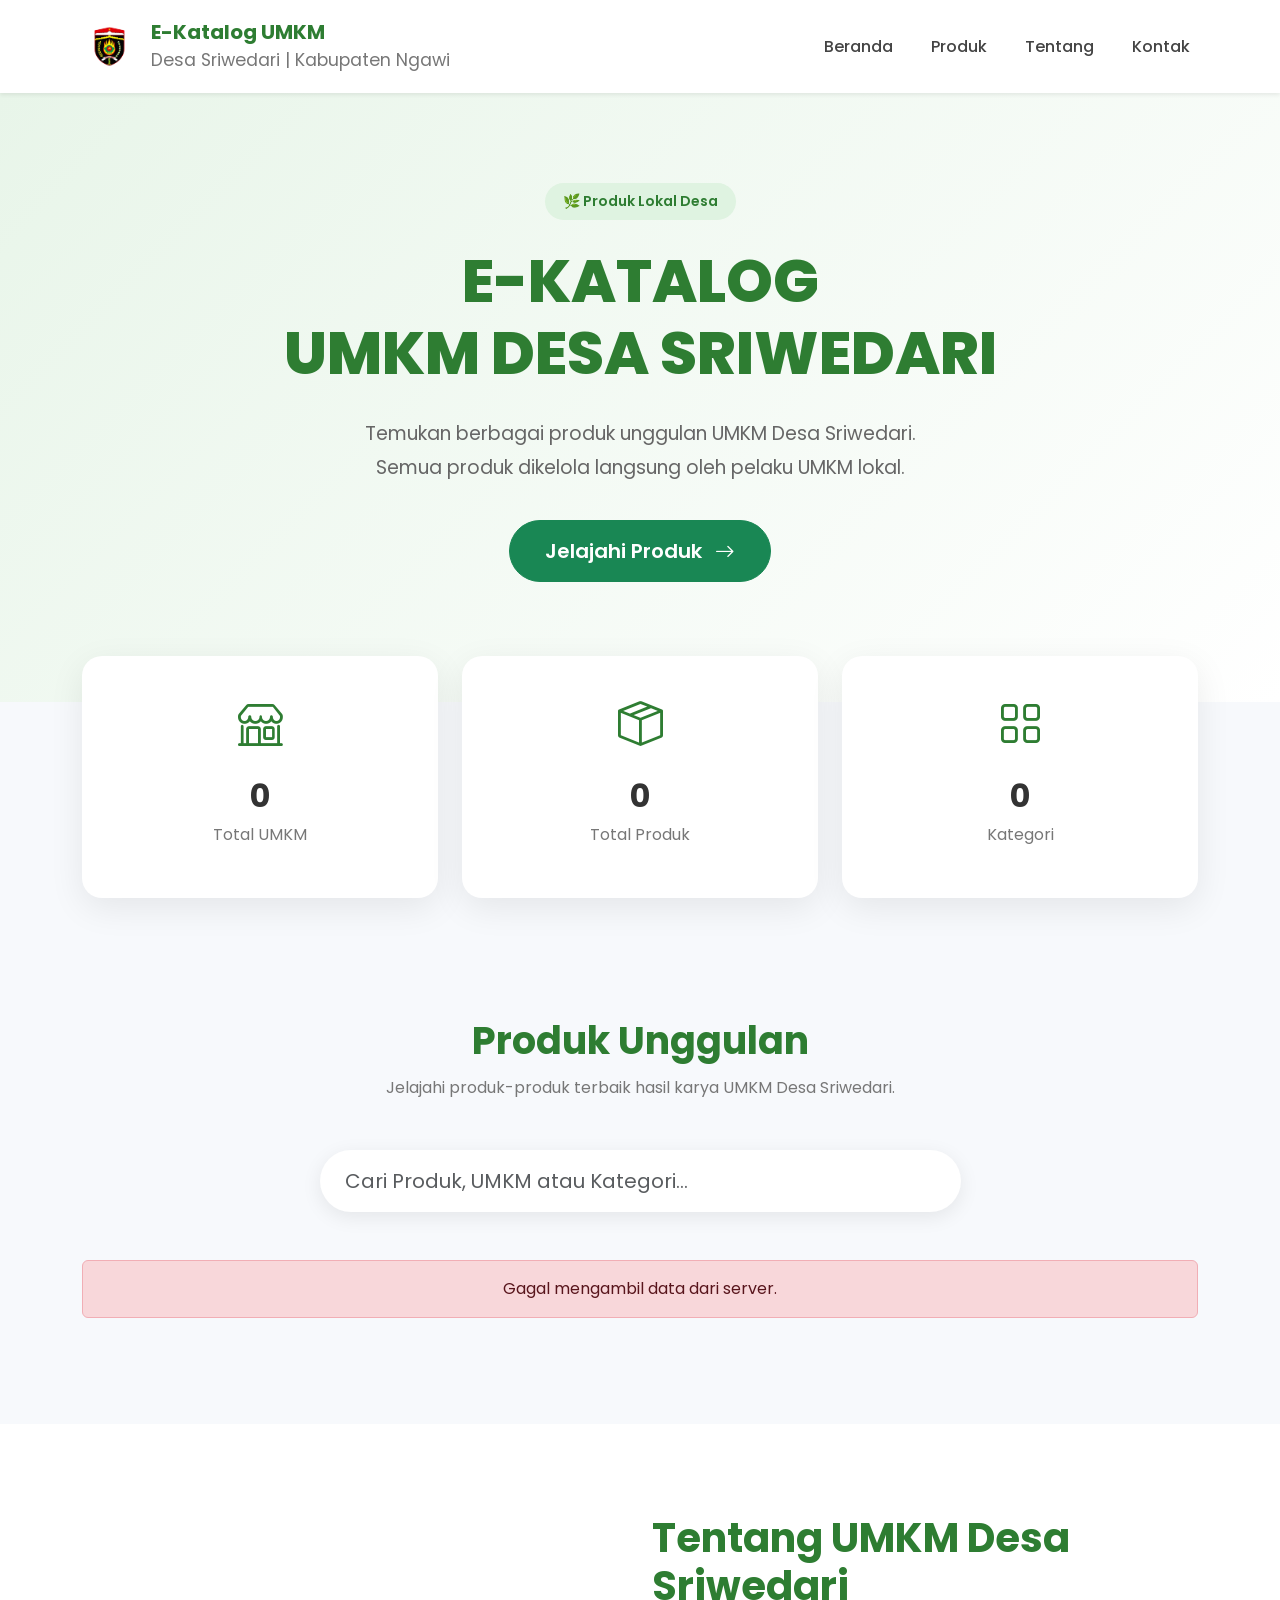
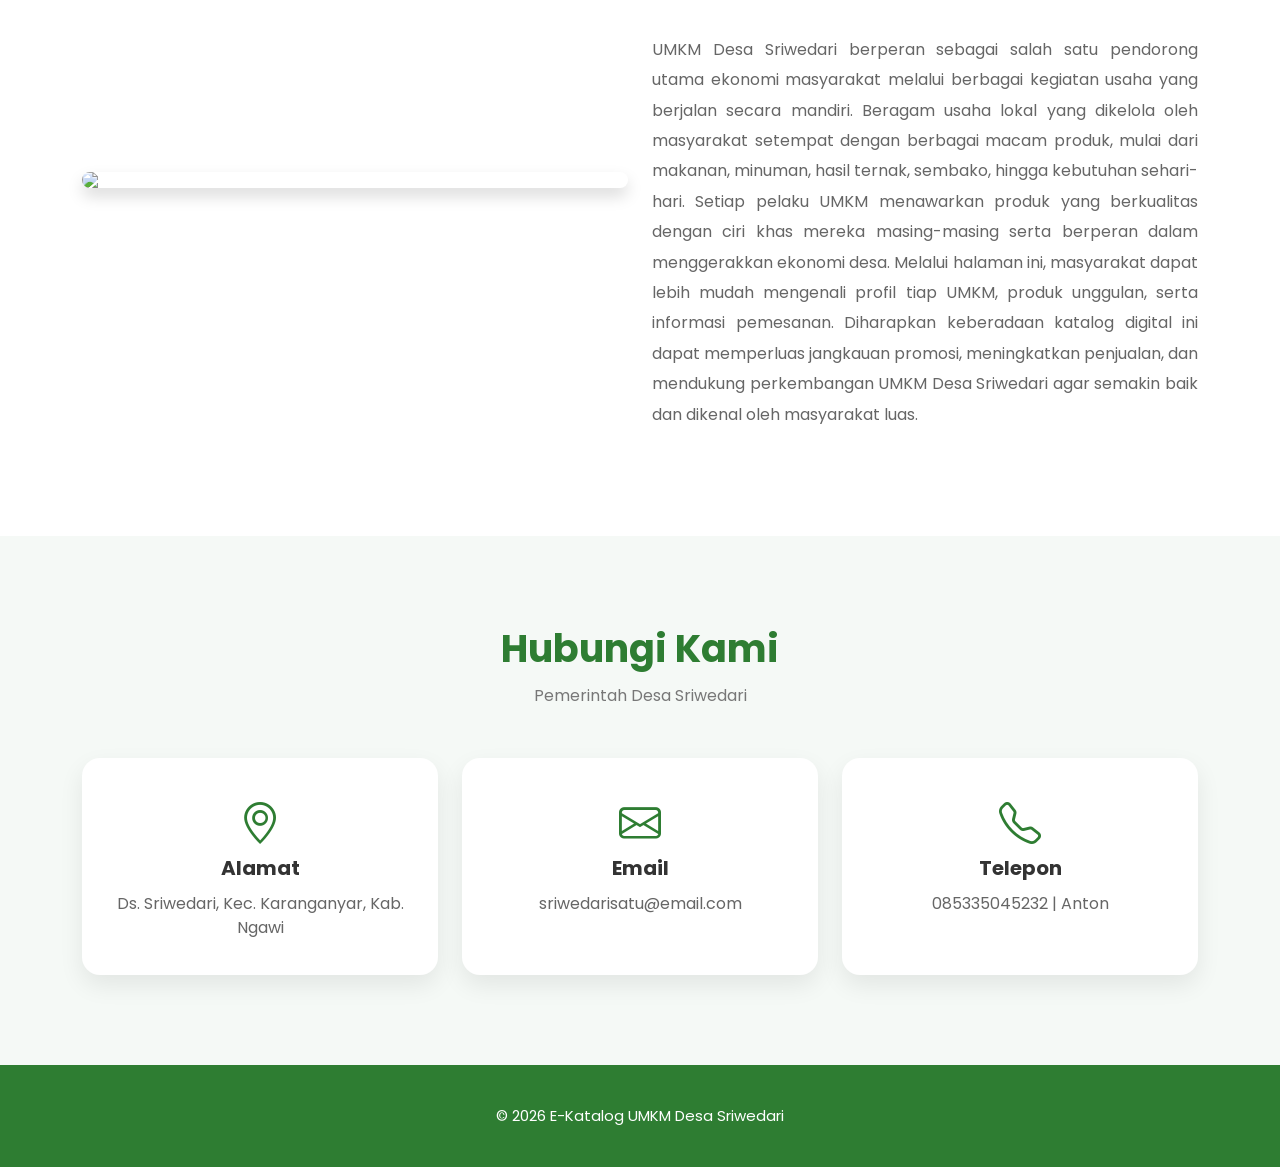
==== index.html @ 3f6e1be9 "Final website UMKM Desa Sriwedari" ====
<!DOCTYPE html>
<html lang="id">

<head>

    <meta charset="UTF-8">
    <meta name="viewport" content="width=device-width, initial-scale=1.0">

    <title>E-Katalog UMKM Desa Sriwedari | Kabupaten Ngawi</title>

    <!-- Google Font -->
    <link rel="preconnect" href="https://fonts.googleapis.com">
    <link rel="preconnect" href="https://fonts.gstatic.com" crossorigin>

    <link href="https://fonts.googleapis.com/css2?family=Poppins:wght@300;400;500;600;700;800&display=swap"
        rel="stylesheet">

    <!-- Bootstrap -->
    <link href="https://cdn.jsdelivr.net/npm/bootstrap@5.3.7/dist/css/bootstrap.min.css" rel="stylesheet">

    <!-- Bootstrap Icons -->
    <link rel="stylesheet"
        href="https://cdn.jsdelivr.net/npm/bootstrap-icons@1.11.3/font/bootstrap-icons.min.css">

    <!-- CSS -->
    <link rel="stylesheet" href="assets/css/style.css">

    <!-- Favicon -->
    <link rel="icon" type="image/png" href="assets/img/logo_ngawi.png">

</head>

<body>

    <!-- ================= NAVBAR ================= -->

    <nav class="navbar navbar-expand-lg bg-white shadow-sm sticky-top">

        <div class="container">

            <a class="navbar-brand d-flex align-items-center" href="index.html">

                <img src="assets/img/logo_ngawi.png" alt="Logo Ngawi">

                <div>

                    <h5>E-Katalog UMKM</h5>

                    <small>Desa Sriwedari | Kabupaten Ngawi</small>

                </div>

            </a>

            <button class="navbar-toggler"
                type="button"
                data-bs-toggle="collapse"
                data-bs-target="#navbar">

                <span class="navbar-toggler-icon"></span>

            </button>

            <div class="collapse navbar-collapse" id="navbar">

                <ul class="navbar-nav ms-auto">

                    <li class="nav-item">

                        <a class="nav-link active" href="#hero">

                            Beranda

                        </a>

                    </li>

                    <li class="nav-item">

                        <a class="nav-link" href="#produk">

                            Produk

                        </a>

                    </li>

                    <li class="nav-item">

                        <a class="nav-link" href="#tentang">

                            Tentang

                        </a>

                    </li>

                    <li class="nav-item">

                        <a class="nav-link" href="#kontak">

                            Kontak

                        </a>

                    </li>

                </ul>

            </div>

        </div>

    </nav>

    <!-- ================= HERO ================= -->

    <section id="hero" class="hero">

        <div class="container">

            <div class="row justify-content-center text-center">

                <div class="col-lg-8">

                    <span class="hero-badge">

                        🌿 Produk Lokal Desa

                    </span>

                    <h1>

                        E-KATALOG

                        <span>UMKM DESA SRIWEDARI</span>

                    </h1>

                    <p>

                        Temukan berbagai produk unggulan UMKM Desa Sriwedari.
                        Semua produk dikelola langsung oleh pelaku UMKM lokal.

                    </p>

                    <a href="#produk" class="btn btn-success btn-lg">

                        Jelajahi Produk

                        <i class="bi bi-arrow-right ms-2"></i>

                    </a>

                </div>

                

            </div>

        </div>

    </section>

    <!-- ================= STATISTIK ================= -->

    <section class="statistik">

        <div class="container">

            <div class="row g-4">

                <div class="col-md-4">

                    <div class="stat-card">

                        <i class="bi bi-shop"></i>

                        <h2 id="jumlahUmkm">0</h2>

                        <p>Total UMKM</p>

                    </div>

                </div>

                <div class="col-md-4">

                    <div class="stat-card">

                        <i class="bi bi-box-seam"></i>

                        <h2 id="jumlahProduk">0</h2>

                        <p>Total Produk</p>

                    </div>

                </div>

                <div class="col-md-4">

                    <div class="stat-card">

                        <i class="bi bi-grid"></i>

                        <h2 id="jumlahKategori">0</h2>

                        <p>Kategori</p>

                    </div>

                </div>

            </div>

        </div>

    </section>

    <!-- ================= PRODUK ================= -->

    <section id="produk" class="section-padding">

        <div class="container">

            <div class="section-title">

                <h2>

                    Produk Unggulan

                </h2>

                <p>

                    Jelajahi produk-produk terbaik hasil karya UMKM Desa Sriwedari.

                </p>

            </div>

            <!-- SEARCH -->

            <div class="row justify-content-center mb-4">

                <div class="col-lg-7">

                    <input
                        type="text"
                        id="searchInput"
                        class="form-control form-control-lg"
                        placeholder="Cari Produk, UMKM atau Kategori...">

                </div>

            </div>

            <!-- FILTER -->

            <div
                class="text-center mb-5"
                id="kategori-list">

            </div>

            <!-- LOADING -->

            <div
                id="loading"
                class="text-center py-5">

                <div class="spinner-border text-success">

                </div>

                <p class="mt-3">

                    Memuat produk...

                </p>

            </div>

            <!-- LIST PRODUK -->

            <div
                class="row"
                id="product-list">

            </div>

        </div>

    </section>

    <!-- ================= TENTANG ================= -->

    <section id="tentang" class="about section-padding">

        <div class="container">

            <div class="row align-items-center">

                <div class="col-lg-6">

                    <img
                        src="https://placehold.co/600x450/F4F8F3/2E7D32?text=Desa+Sriwedari"
                        class="img-fluid rounded-4 shadow">

                </div>

                <div class="col-lg-6">

                    <h2>

                        Tentang UMKM Desa Sriwedari

                    </h2>

                    <p>

                        UMKM Desa Sriwedari berperan sebagai salah satu pendorong utama ekonomi masyarakat melalui berbagai kegiatan usaha yang berjalan secara mandiri.
                        Beragam usaha lokal yang dikelola oleh masyarakat setempat dengan berbagai macam produk, mulai dari makanan, minuman, hasil ternak, sembako, hingga kebutuhan sehari-hari.
                        Setiap pelaku UMKM menawarkan produk yang berkualitas dengan ciri khas mereka masing-masing serta berperan dalam menggerakkan ekonomi desa.
                        Melalui halaman ini, masyarakat dapat lebih mudah mengenali profil tiap UMKM, produk unggulan, serta informasi pemesanan.
                        Diharapkan keberadaan katalog digital ini dapat memperluas jangkauan promosi, meningkatkan penjualan, dan mendukung perkembangan UMKM Desa Sriwedari agar semakin baik dan dikenal oleh masyarakat luas.

                    </p>


                </div>

            </div>

        </div>

    </section>

    <!-- ================= KONTAK ================= -->

    <section id="kontak" class="contact section-padding">

        <div class="container">

            <div class="section-title">

                <h2>

                    Hubungi Kami

                </h2>

                <p>

                    Pemerintah Desa Sriwedari

                </p>

            </div>

            <div class="row g-4">

                <div class="col-md-4">

                    <div class="contact-card">

                        <i class="bi bi-geo-alt"></i>

                        <h5>

                            Alamat

                        </h5>

                        <p>

                            Ds. Sriwedari, Kec. Karanganyar, Kab. Ngawi

                        </p>

                    </div>

                </div>

                <div class="col-md-4">

                    <div class="contact-card">

                        <i class="bi bi-envelope"></i>

                        <h5>

                            Email

                        </h5>

                        <p>

                            sriwedarisatu@email.com

                        </p>

                    </div>

                </div>

                <div class="col-md-4">

                    <div class="contact-card">

                        <i class="bi bi-telephone"></i>

                        <h5>

                            Telepon

                        </h5>

                        <p>

                            085335045232 | Anton

                        </p>

                    </div>

                </div>

            </div>

        </div>

    </section>

    <!-- ================= FOOTER ================= -->

    <footer>

        <div class="container">

            <p>

                © 2026 E-Katalog UMKM Desa Sriwedari

            </p>

        </div>

    </footer>

    <!-- Bootstrap -->

    <script src="https://cdn.jsdelivr.net/npm/bootstrap@5.3.7/dist/js/bootstrap.bundle.min.js"></script>

    <!-- Javascript -->

    <script src="assets/js/script.js"></script>

</body>

</html>
---- assets/css/style.css ----
/* =======================================================
   RESET
======================================================= */

*{
    margin:0;
    padding:0;
    box-sizing:border-box;
}

html{
    scroll-behavior:smooth;
}

body{

    font-family:'Poppins',sans-serif;

    background:#f7f9fc;

    color:#333;

    overflow-x:hidden;

}

a{
    text-decoration:none;
}

img{
    max-width:100%;
    display:block;
}

.section-padding{

    padding:90px 0;

}

/* =======================================================
   NAVBAR
======================================================= */

.navbar{

    padding:14px 0;

    transition:.3s;

}

.navbar-brand{

    display:flex;

    align-items:center;

}

.navbar-brand img{

    width:55px;

    margin-right:14px;

}

.navbar-brand h5{

    margin:0;

    color:#2E7D32;

    font-weight:700;

    font-size:20px;

}

.navbar-brand small{

    color:#777;

}

.nav-link{

    margin-left:22px;

    font-weight:500;

    color:#444 !important;

    transition:.3s;

}

.nav-link:hover{

    color:#2E7D32 !important;

}

/* =======================================================
   HERO
======================================================= */

.hero{

    padding:90px 0 120px;

    background:linear-gradient(135deg,#E8F5E9,#ffffff);

}

.hero-badge{

    display:inline-block;

    background:#dff3e1;

    color:#2E7D32;

    padding:8px 18px;

    border-radius:40px;

    font-size:14px;

    font-weight:600;

    margin-bottom:25px;

}

.hero h1{

    font-size:60px;

    font-weight:800;

    line-height:1.2;

    color:#2E7D32;

}

.hero h1 span{

    display:block;

}

.hero p{

    margin:28px auto 0;

    font-size:19px;

    color:#666;

    line-height:1.8;

    max-width:560px;

}

.hero .btn{

    margin-top:35px;

    padding:15px 35px;

    border-radius:50px;

    font-weight:600;

}



/* =======================================================
   STATISTIK
======================================================= */

.statistik{

    margin-top:-70px;

    margin-bottom:30px;

}

.stat-card{

    background:white;

    border-radius:20px;

    padding:35px;

    text-align:center;

    box-shadow:0 10px 35px rgba(0,0,0,.08);

    transition:.3s;

    height:100%;

}

.stat-card:hover{

    transform:translateY(-8px);

}

.stat-card i{

    font-size:45px;

    color:#2E7D32;

}

.stat-card h2{

    margin-top:18px;

    font-weight:700;

}

.stat-card p{

    margin-top:8px;

    color:#777;

}

/* =======================================================
   SECTION TITLE
======================================================= */

.section-title{

    text-align:center;

    margin-bottom:50px;

}

.section-title h2{

    font-size:38px;

    color:#2E7D32;

    font-weight:700;

}

.section-title p{

    color:#777;

    margin-top:12px;

}

/* =======================================================
   SEARCH
======================================================= */

#searchInput{

    border:none;

    border-radius:50px;

    padding:16px 25px;

    box-shadow:0 5px 20px rgba(0,0,0,.08);

}

#searchInput:focus{

    box-shadow:0 5px 25px rgba(46,125,50,.25);

}

/* =======================================================
   FILTER
======================================================= */

.filter-btn{

    border:2px solid #2E7D32;

    color:#2E7D32;

    background:white;

    border-radius:50px;

    padding:10px 22px;

    margin:6px;

    transition:.3s;

    font-weight:500;

}

.filter-btn:hover{

    background:#2E7D32;

    color:white;

}

.filter-btn.active{

    background:#2E7D32;

    color:white;

}

/* =======================================================
   PRODUK
======================================================= */

.product-card{

    border:none;

    border-radius:22px;

    overflow:hidden;

    background:white;

    box-shadow:0 12px 35px rgba(0,0,0,.08);

    transition:.35s;

    cursor:pointer;

    height:100%;

}

.product-card:hover{

    transform:translateY(-8px);

}

.product-card img{

    width:100%;

    height:240px;

    object-fit:cover;

}

.product-card .card-body{

    padding:22px;

}

.product-description{

    text-align: justify;

    display: -webkit-box;

    -webkit-line-clamp: 2;

    -webkit-box-orient: vertical;

    overflow: hidden;

    line-height: 1.6;

    min-height: 3.2em;

}

.detail-description{

    text-align:justify;

    line-height:1.8;

    color:#666;

}

.category{

    display:inline-block;

    width:auto;

    align-self:flex-start;

    background:#E8F5E9;

    color:#2E7D32;

    font-size:13px;

    padding:6px 14px;

    border-radius:30px;

    margin-bottom:15px;

    font-weight:600;

}

.umkm-name{

    color:#2E7D32;

    font-weight:600;

    margin:10px 0;

}

.product-card h5{

    font-size:22px;

    font-weight:700;

}

.product-card p{

    color:#666;

    line-height:1.7;

}


/* =======================================================
   PRICE
======================================================= */

.price{

    margin-top:15px;

    font-size:24px;

    font-weight:700;

    color:#2E7D32;

}

/* =======================================================
   BUTTON DETAIL
======================================================= */

.btn-detail{

    display:inline-flex;

    align-items:center;

    justify-content:center;

    width:100%;

    margin-top:22px;

    padding:12px 18px;

    background:#2E7D32;

    color:#fff;

    border-radius:12px;

    font-weight:600;

    transition:.3s;

}

.btn-detail:hover{

    background:#256b2a;

    color:#fff;

}

.btn-detail i{

    margin-left:8px;

}

/* =======================================================
   IMAGE HOVER
======================================================= */

.product-card img{

    transition:.35s;

}

.product-card:hover img{

    transform:scale(1.06);

}

/* =======================================================
   LOADING
======================================================= */

#loading{

    display:none;

}

.spinner-border{

    width:3rem;

    height:3rem;

}

/* =======================================================
   ABOUT
======================================================= */

.about{

    background:#ffffff;

}

.about img{

    border-radius:25px;

    box-shadow:0 15px 35px rgba(0,0,0,.10);

}

.about h2{

    font-size:40px;

    font-weight:700;

    color:#2E7D32;

    margin-bottom:25px;

}

.about p{

    color:#666;

    line-height:1.9;

    text-align:justify;

}

/* =======================================================
   CONTACT
======================================================= */

.contact{

    background:#F5F9F6;

}

.contact-card{

    background:#fff;

    border-radius:18px;

    padding:35px 25px;

    text-align:center;

    box-shadow:0 10px 25px rgba(0,0,0,.08);

    transition:.3s;

    height:100%;

}

.contact-card:hover{

    transform:translateY(-8px);

}

.contact-card i{

    font-size:42px;

    color:#2E7D32;

    margin-bottom:18px;

}

.contact-card h5{

    font-weight:700;

    margin-bottom:12px;

}

.contact-card p{

    color:#666;

    margin:0;

}

/* =======================================================
   FOOTER
======================================================= */

footer{

    background:#2E7D32;

    color:white;

    text-align:center;

    padding:40px 0;

}

footer p{

    margin:0;

    font-size:15px;

}

/* =======================================================
   RESPONSIVE TABLET
======================================================= */

@media(max-width:992px){

.hero{

    text-align:center;

    padding:80px 0;

}

.hero h1{

    font-size:48px;

}

.hero p{

    margin-left:auto;

    margin-right:auto;

}


.about{

    text-align:center;

}

.about img{

    margin-bottom:35px;

}

}

/* =======================================================
   RESPONSIVE MOBILE
======================================================= */

@media(max-width:768px){

.section-padding{

    padding:70px 0;

}

.navbar-brand img{

    width:45px;

}

.navbar-brand h5{

    font-size:18px;

}

.hero{

    padding:70px 0;

}

.hero h1{

    font-size:36px;

}

.hero p{

    font-size:16px;

}

.hero .btn{

    width:100%;

}

.statistik{

    margin-top:20px;

}

.stat-card{

    padding:25px;

}

.section-title h2{

    font-size:30px;

}

.product-card img{

    height:210px;

}

.product-card h5{

    font-size:20px;

}

.price{

    font-size:21px;

}

.about h2{

    font-size:30px;

}

.contact-card{

    padding:25px;

}

}

/* =======================================================
   RESPONSIVE EXTRA SMALL
======================================================= */

@media(max-width:576px){

.hero{

    padding:60px 15px;

}

.hero h1{

    font-size:30px;

}

.hero p{

    font-size:15px;

}

.hero-badge{

    font-size:12px;

}

.section-title h2{

    font-size:26px;

}

#searchInput{

    font-size:15px;

}

.filter-btn{

    font-size:13px;

    padding:8px 15px;

}

.product-card img{

    height:190px;

}

}

/* =======================================================
   SCROLLBAR
======================================================= */

::-webkit-scrollbar{

    width:10px;

}

::-webkit-scrollbar-thumb{

    background:#2E7D32;

    border-radius:20px;

}

::-webkit-scrollbar-track{

    background:#eeeeee;

}

/* =======================================================
   ANIMATION
======================================================= */

.hero,
.stat-card,
.product-card,
.contact-card,
.about img{

    animation:fadeUp .6s ease;

}

@keyframes fadeUp{

    from{

        opacity:0;

        transform:translateY(25px);

    }

    to{

        opacity:1;

        transform:translateY(0);

    }

}
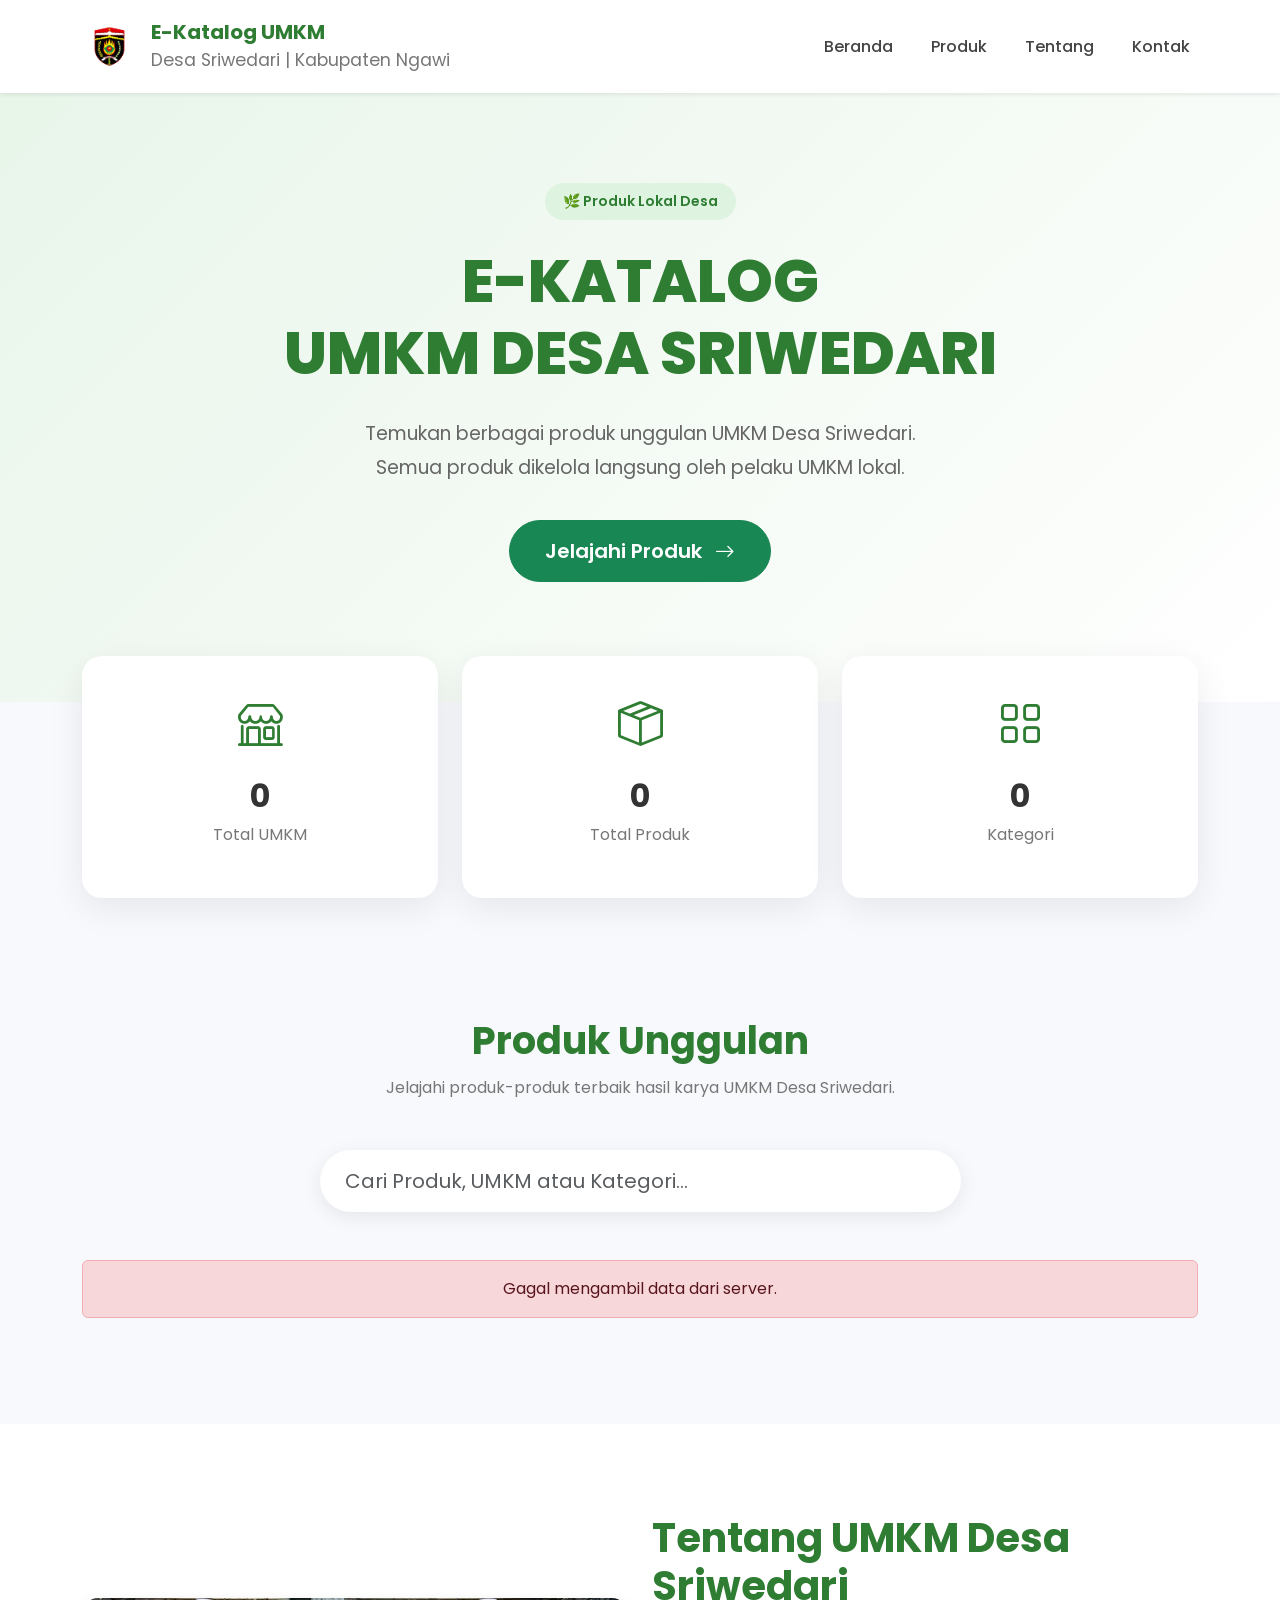
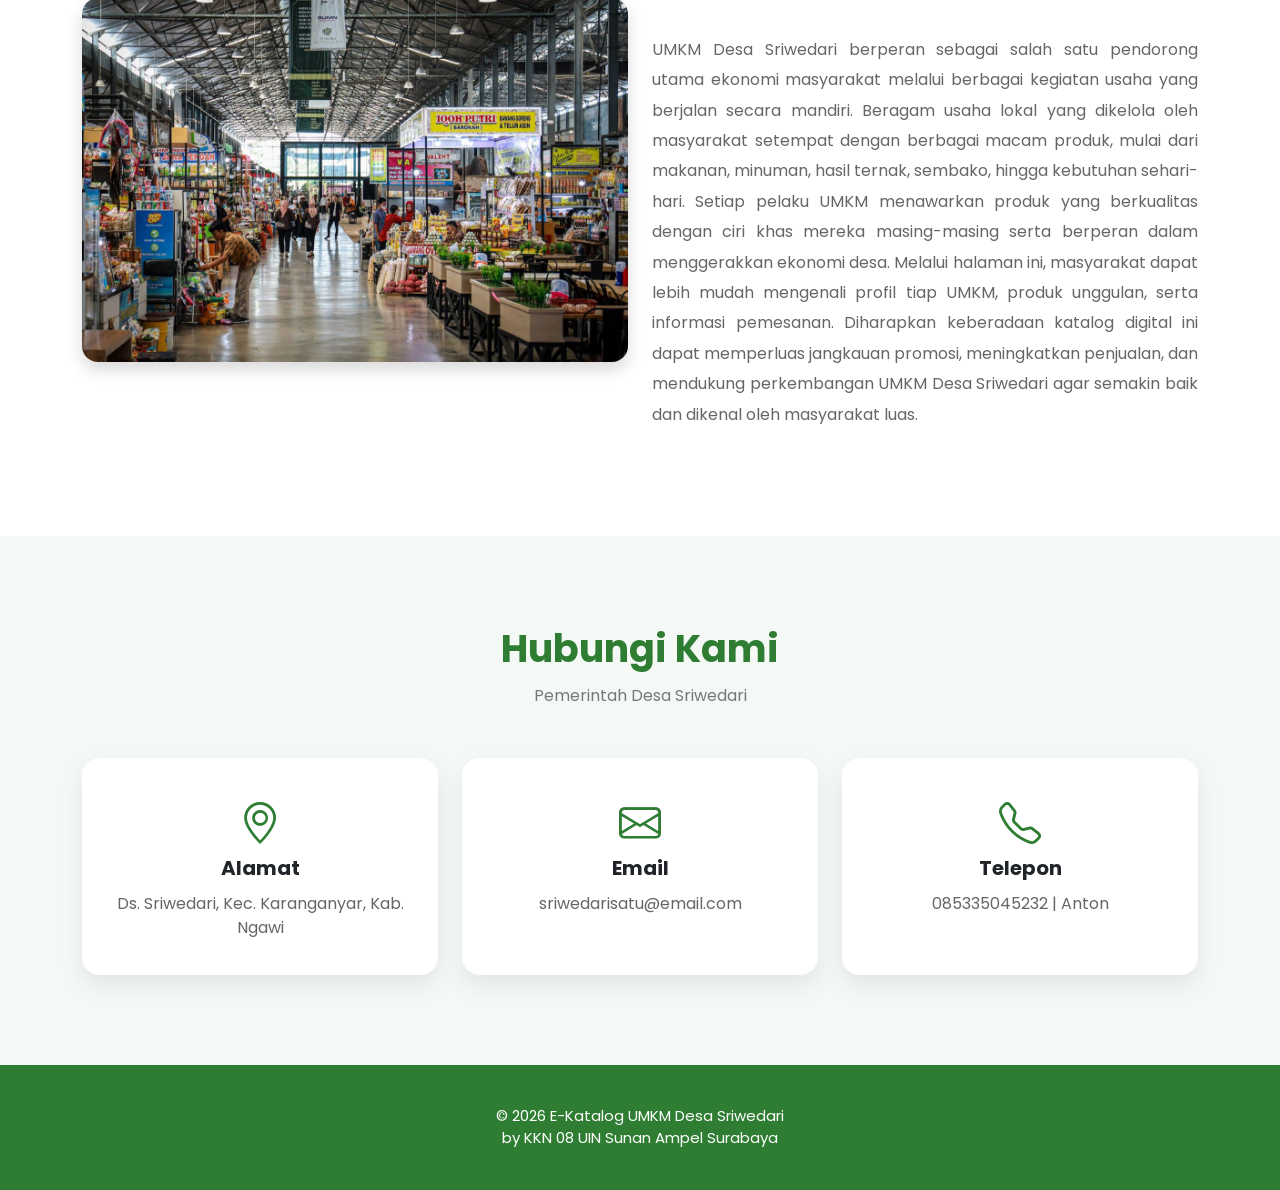
==== commit 346dcc67: "Final website UMKM Desa Sriwedari" ====
--- a/index.html
+++ b/index.html
@@ -305,8 +305,9 @@
                 <div class="col-lg-6">
 
                     <img
-                        src="https://placehold.co/600x450/F4F8F3/2E7D32?text=Desa+Sriwedari"
-                        class="img-fluid rounded-4 shadow">
+                    src="assets/img/foto_umkm.jpeg"
+                    alt="UMKM Desa Sriwedari"
+                    class="img-fluid rounded-4 shadow">
 
                 </div>
 
@@ -363,67 +364,85 @@
 
                 <div class="col-md-4">
 
-                    <div class="contact-card">
-
-                        <i class="bi bi-geo-alt"></i>
-
-                        <h5>
-
-                            Alamat
-
-                        </h5>
-
-                        <p>
-
-                            Ds. Sriwedari, Kec. Karanganyar, Kab. Ngawi
-
-                        </p>
-
-                    </div>
-
-                </div>
-
-                <div class="col-md-4">
-
-                    <div class="contact-card">
-
-                        <i class="bi bi-envelope"></i>
-
-                        <h5>
-
-                            Email
-
-                        </h5>
-
-                        <p>
-
-                            sriwedarisatu@email.com
-
-                        </p>
-
-                    </div>
-
-                </div>
-
-                <div class="col-md-4">
-
-                    <div class="contact-card">
-
-                        <i class="bi bi-telephone"></i>
-
-                        <h5>
-
-                            Telepon
-
-                        </h5>
-
-                        <p>
-
-                            085335045232 | Anton
-
-                        </p>
-
-                    </div>
+                    <a href="https://maps.app.goo.gl/2BtoCqbmARin1mYt8"
+                    target="_blank"
+                    class="text-decoration-none text-dark">
+
+                        <div class="contact-card">
+
+                            <i class="bi bi-geo-alt"></i>
+
+                            <h5>
+
+                                Alamat
+
+                            </h5>
+
+                            <p>
+
+                                Ds. Sriwedari, Kec. Karanganyar, Kab. Ngawi
+
+                            </p>
+
+                        </div>
+
+                    </a>
+
+                </div>
+
+                <div class="col-md-4">
+
+                    <a href="https://mail.google.com/mail/?view=cm&fs=1&to=sriwedarisatu@gmail.com&su=Informasi%20UMKM%20Desa%20Sriwedari"
+                        target="_blank"
+                        class="text-decoration-none text-dark">
+
+                        <div class="contact-card">
+
+                            <i class="bi bi-envelope"></i>
+
+                            <h5>
+
+                                Email
+
+                            </h5>
+
+                            <p>
+
+                                sriwedarisatu@email.com
+
+                            </p>
+
+                        </div>
+
+                    </a>
+
+                </div>
+
+                <div class="col-md-4">
+
+                    <a href="https://wa.me/6285335045232?text=Halo%20Pak%20Anton,%20saya%20ingin%20bertanya%20mengenai%20UMKM%20Desa%20Sriwedari."
+                        target="_blank"
+                        class="text-decoration-none text-dark">
+
+                        <div class="contact-card">
+
+                            <i class="bi bi-telephone"></i>
+
+                            <h5>
+
+                                Telepon
+
+                            </h5>
+
+                            <p>
+
+                                085335045232 | Anton
+
+                            </p>
+
+                        </div>
+
+                    </a>
 
                 </div>
 
@@ -445,6 +464,12 @@
 
             </p>
 
+            <p>
+
+                by KKN 08 UIN Sunan Ampel Surabaya
+
+            </p>
+
         </div>
 
     </footer>
--- a/assets/css/style.css
+++ b/assets/css/style.css
@@ -405,6 +405,13 @@
 
     color:#666;
 
+}
+
+.product-categories{
+    display:flex;
+    flex-wrap:wrap;
+    gap:6px;
+    margin-bottom:12px;
 }
 
 .category{
